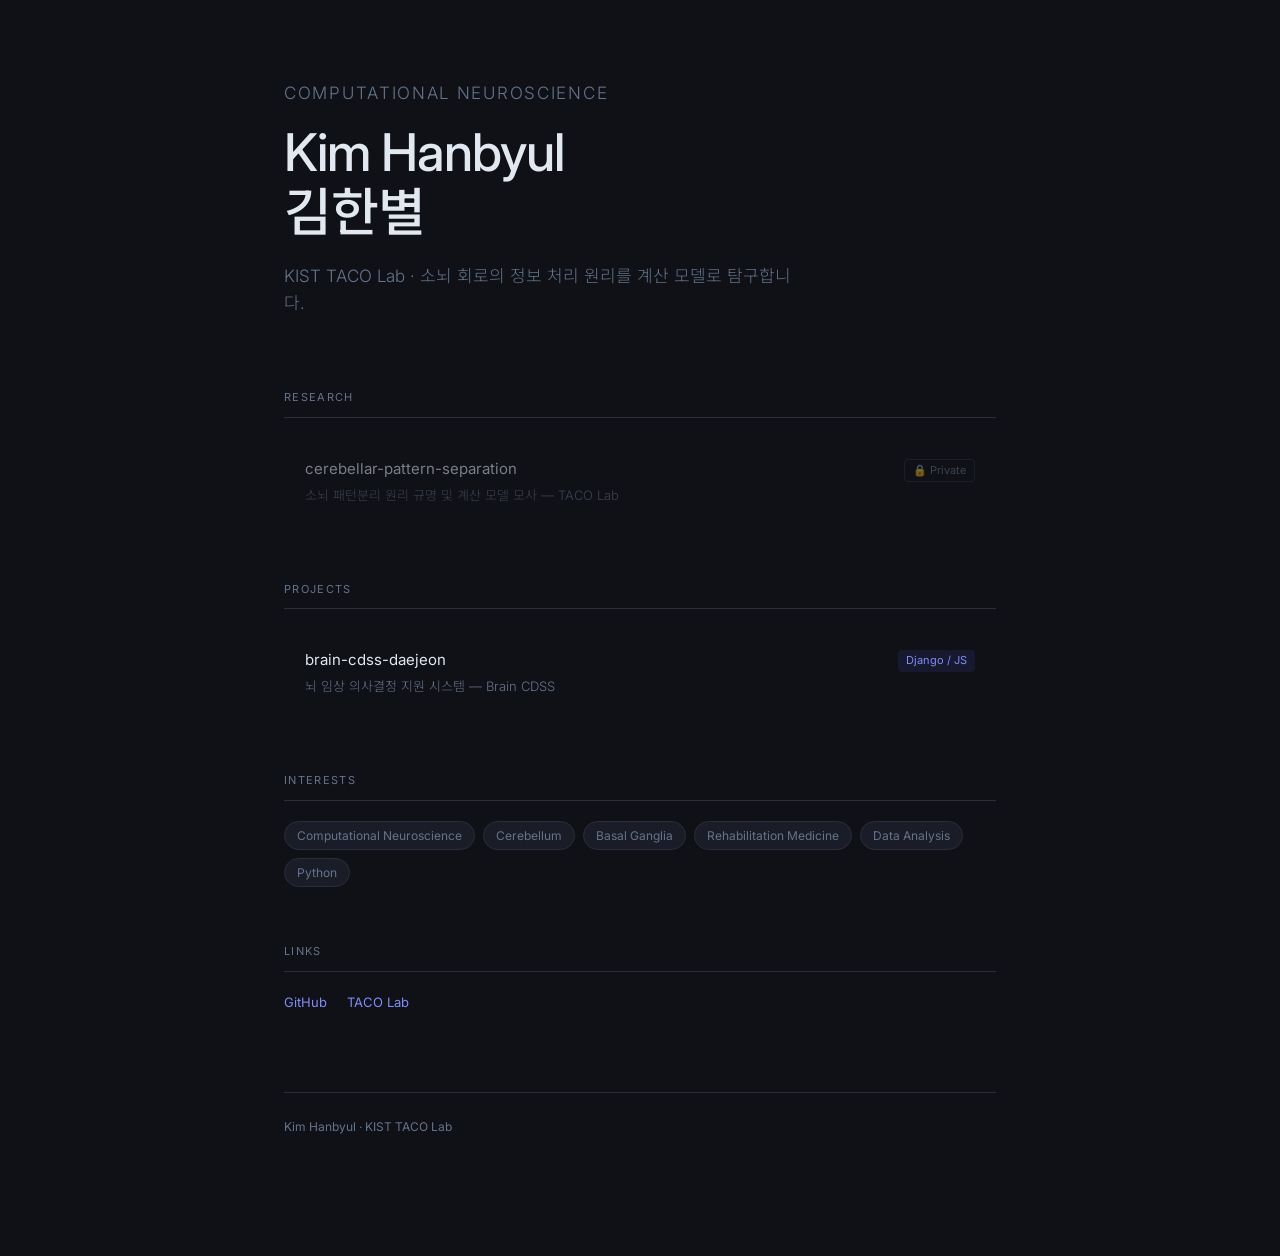
==== index.html @ 5d700579 "update: 비공개 리포 Private 표시 추가" ====
<!DOCTYPE html>
<html lang="ko">
<head>
  <meta charset="UTF-8">
  <meta name="viewport" content="width=device-width, initial-scale=1.0">
  <title>Kim Hanbyul</title>
  <link rel="preconnect" href="https://fonts.googleapis.com">
  <link href="https://fonts.googleapis.com/css2?family=Noto+Sans+KR:wght@300;400;500&family=Inter:wght@300;400;500&display=swap" rel="stylesheet">
  <style>
    *, *::before, *::after { box-sizing: border-box; margin: 0; padding: 0; }

    :root {
      --bg: #0f1117;
      --surface: #1a1d27;
      --border: #2a2d3a;
      --text: #e2e8f0;
      --muted: #64748b;
      --accent: #6366f1;
      --accent-light: #818cf8;
    }

    body {
      font-family: 'Inter', 'Noto Sans KR', sans-serif;
      background: var(--bg);
      color: var(--text);
      min-height: 100vh;
      line-height: 1.6;
    }

    .container {
      max-width: 760px;
      margin: 0 auto;
      padding: 80px 24px 120px;
    }

    /* Hero */
    .hero { margin-bottom: 72px; }

    .hero-label {
      font-size: 13px;
      letter-spacing: 0.1em;
      text-transform: uppercase;
      color: var(--accent-light);
      margin-bottom: 16px;
    }

    .hero h1 {
      font-size: clamp(32px, 6vw, 52px);
      font-weight: 500;
      letter-spacing: -0.02em;
      line-height: 1.15;
      margin-bottom: 20px;
    }

    .hero p {
      font-size: 17px;
      color: var(--muted);
      max-width: 520px;
      font-weight: 300;
    }

    /* Section */
    section { margin-bottom: 56px; }

    .section-title {
      font-size: 11px;
      letter-spacing: 0.12em;
      text-transform: uppercase;
      color: var(--muted);
      margin-bottom: 20px;
      padding-bottom: 10px;
      border-bottom: 1px solid var(--border);
    }

    /* Cards */
    .card-list { display: flex; flex-direction: column; gap: 2px; }

    .card {
      display: flex;
      justify-content: space-between;
      align-items: flex-start;
      padding: 18px 20px;
      border-radius: 8px;
      text-decoration: none;
      color: var(--text);
      transition: background 0.15s;
      border: 1px solid transparent;
    }

    .card:hover {
      background: var(--surface);
      border-color: var(--border);
    }

    .card-left { flex: 1; }

    .card-name {
      font-size: 15px;
      font-weight: 400;
      margin-bottom: 4px;
    }

    .card-desc {
      font-size: 13px;
      color: var(--muted);
      font-weight: 300;
    }

    .card-tag {
      font-size: 11px;
      color: var(--accent-light);
      background: rgba(99, 102, 241, 0.1);
      padding: 2px 8px;
      border-radius: 4px;
      white-space: nowrap;
      margin-left: 16px;
      margin-top: 2px;
    }

    .card-private {
      cursor: default;
      opacity: 0.5;
    }

    .card-private:hover {
      background: transparent;
      border-color: transparent;
    }

    .tag-private {
      font-size: 11px;
      color: var(--muted);
      background: transparent;
      border: 1px solid var(--border);
      padding: 2px 8px;
      border-radius: 4px;
      white-space: nowrap;
      margin-left: 16px;
      margin-top: 2px;
    }

    /* Tags */
    .tag-list { display: flex; flex-wrap: wrap; gap: 8px; }

    .tag {
      font-size: 12px;
      color: var(--muted);
      background: var(--surface);
      border: 1px solid var(--border);
      padding: 4px 12px;
      border-radius: 20px;
    }

    /* Links */
    .link-list { display: flex; gap: 20px; flex-wrap: wrap; }

    .ext-link {
      font-size: 13px;
      color: var(--accent-light);
      text-decoration: none;
    }

    .ext-link:hover { text-decoration: underline; }

    /* Footer */
    footer {
      margin-top: 80px;
      padding-top: 24px;
      border-top: 1px solid var(--border);
      font-size: 12px;
      color: var(--muted);
    }
  </style>
</head>
<body>
<div class="container">

  <div class="hero">
    <p class="hero-label">Computational Neuroscience</p>
    <h1>Kim Hanbyul<br>김한별</h1>
    <p>KIST TACO Lab · 소뇌 회로의 정보 처리 원리를 계산 모델로 탐구합니다.</p>
  </div>

  <section>
    <p class="section-title">Research</p>
    <div class="card-list">
      <div class="card card-private">
        <div class="card-left">
          <div class="card-name">cerebellar-pattern-separation</div>
          <div class="card-desc">소뇌 패턴분리 원리 규명 및 계산 모델 모사 — TACO Lab</div>
        </div>
        <span class="tag-private">🔒 Private</span>
      </div>
    </div>
  </section>

  <section>
    <p class="section-title">Projects</p>
    <div class="card-list">
      <a class="card" href="https://github.com/KimHanbyul2000/brain-cdss-daejeon">
        <div class="card-left">
          <div class="card-name">brain-cdss-daejeon</div>
          <div class="card-desc">뇌 임상 의사결정 지원 시스템 — Brain CDSS</div>
        </div>
        <span class="card-tag">Django / JS</span>
      </a>
    </div>
  </section>

  <section>
    <p class="section-title">Interests</p>
    <div class="tag-list">
      <span class="tag">Computational Neuroscience</span>
      <span class="tag">Cerebellum</span>
      <span class="tag">Basal Ganglia</span>
      <span class="tag">Rehabilitation Medicine</span>
      <span class="tag">Data Analysis</span>
      <span class="tag">Python</span>
    </div>
  </section>

  <section>
    <p class="section-title">Links</p>
    <div class="link-list">
      <a class="ext-link" href="https://github.com/KimHanbyul2000">GitHub</a>
      <a class="ext-link" href="https://taco-lab.net">TACO Lab</a>
    </div>
  </section>

  <footer>
    Kim Hanbyul · KIST TACO Lab
  </footer>

</div>
</body>
</html>
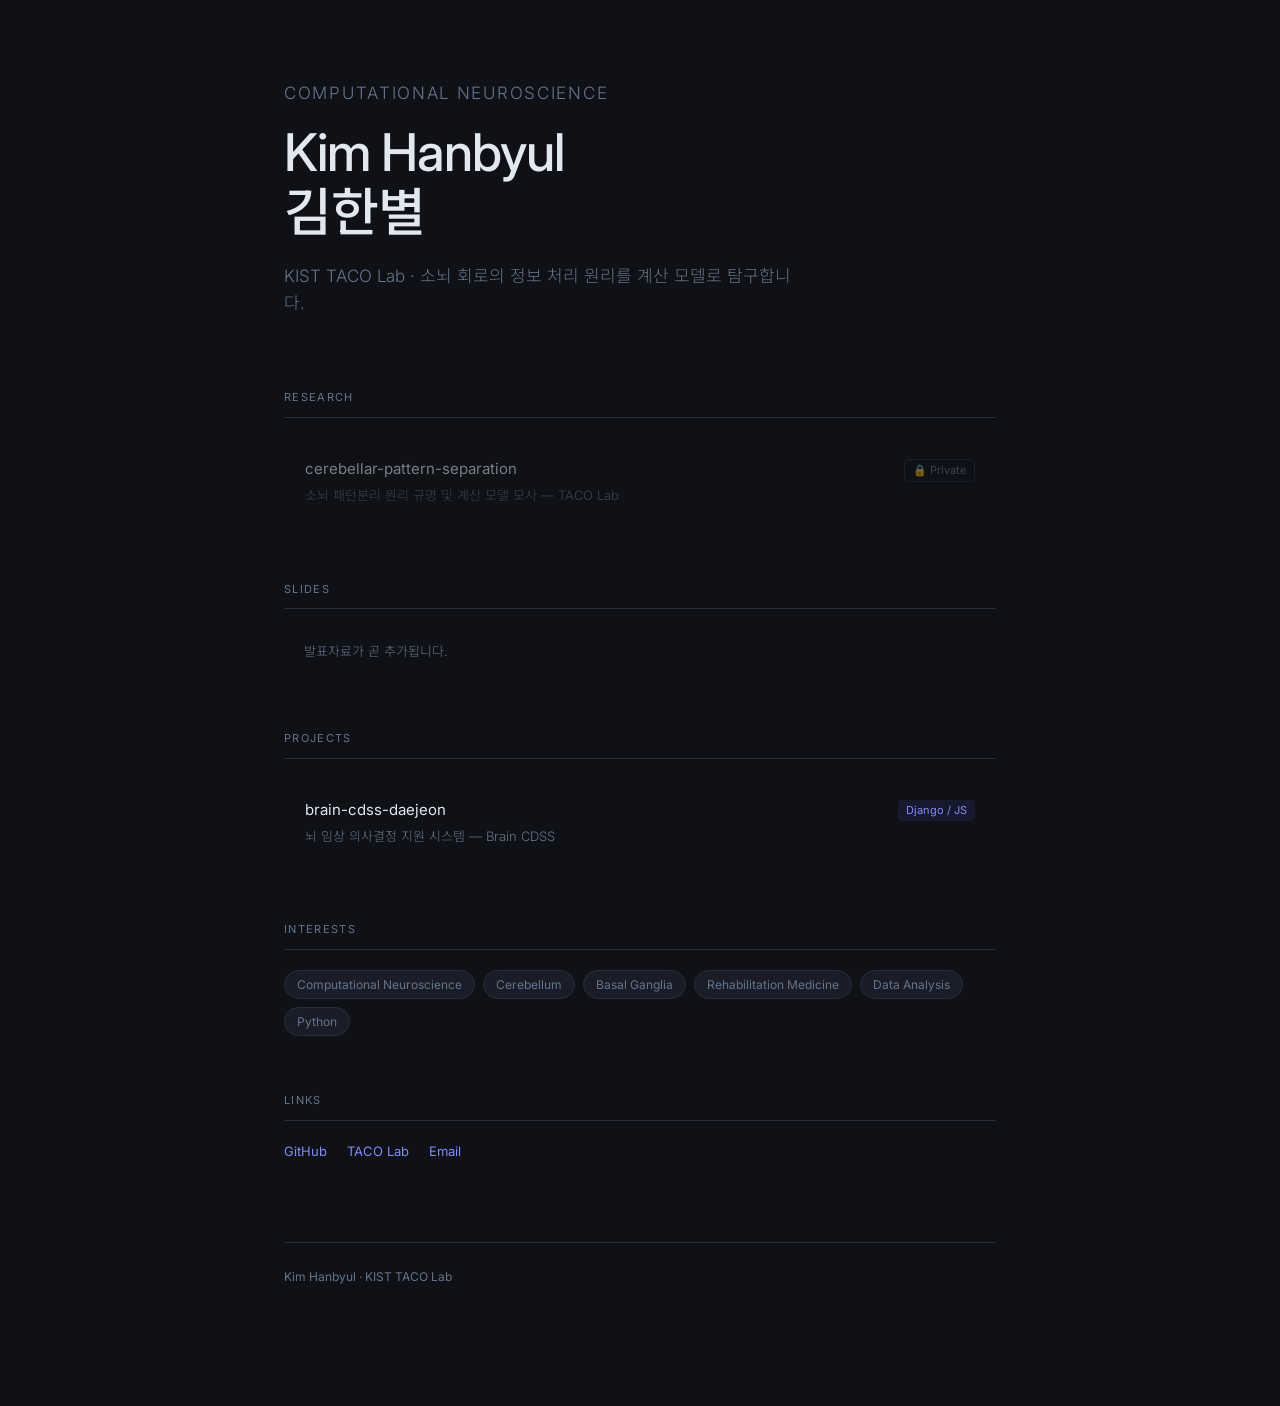
==== commit 0cdf6d8a: "00" ====
--- a/index.html
+++ b/index.html
@@ -3,34 +3,28 @@
 <head>
   <meta charset="UTF-8">
   <meta name="viewport" content="width=device-width, initial-scale=1.0">
-  <title>Kim Hanbyul</title>
+  <title>Kim Hanbyul — Computational Neuroscience</title>
+  <meta name="description" content="KIST TACO Lab 계산신경과학 연구자 김한별의 개인 페이지입니다.">
+  <meta property="og:title" content="Kim Hanbyul — Computational Neuroscience">
+  <meta property="og:description" content="KIST TACO Lab · 소뇌 회로의 정보 처리 원리를 계산 모델로 탐구합니다.">
+  <meta property="og:url" content="https://kimhanbyul2000.github.io">
+  <meta property="og:type" content="website">
   <link rel="preconnect" href="https://fonts.googleapis.com">
   <link href="https://fonts.googleapis.com/css2?family=Noto+Sans+KR:wght@300;400;500&family=Inter:wght@300;400;500&display=swap" rel="stylesheet">
+  <link rel="stylesheet" href="css/style.css">
   <style>
-    *, *::before, *::after { box-sizing: border-box; margin: 0; padding: 0; }
-
-    :root {
-      --bg: #0f1117;
-      --surface: #1a1d27;
-      --border: #2a2d3a;
-      --text: #e2e8f0;
-      --muted: #64748b;
-      --accent: #6366f1;
-      --accent-light: #818cf8;
-    }
-
-    body {
-      font-family: 'Inter', 'Noto Sans KR', sans-serif;
-      background: var(--bg);
-      color: var(--text);
-      min-height: 100vh;
-      line-height: 1.6;
+    body { min-height: 100vh; }
+
+    @keyframes fadeIn {
+      from { opacity: 0; transform: translateY(12px); }
+      to   { opacity: 1; transform: none; }
     }
 
     .container {
       max-width: 760px;
       margin: 0 auto;
       padding: 80px 24px 120px;
+      animation: fadeIn 0.5s ease;
     }
 
     /* Hero */
@@ -139,6 +133,14 @@
       margin-top: 2px;
     }
 
+    /* Slides empty state */
+    .slides-empty {
+      font-size: 13px;
+      color: var(--muted);
+      padding: 12px 20px;
+      font-weight: 300;
+    }
+
     /* Tags */
     .tag-list { display: flex; flex-wrap: wrap; gap: 8px; }
 
@@ -195,6 +197,22 @@
   </section>
 
   <section>
+    <p class="section-title">Slides</p>
+    <div class="card-list">
+      <!-- 발표자료 추가 시 아래 형식으로 카드를 삽입하세요:
+      <a class="card" href="slides/YYYY-주제/">
+        <div class="card-left">
+          <div class="card-name">발표 제목</div>
+          <div class="card-desc">학회명 · YYYY-MM-DD</div>
+        </div>
+        <span class="card-tag">학회</span>
+      </a>
+      -->
+      <p class="slides-empty">발표자료가 곧 추가됩니다.</p>
+    </div>
+  </section>
+
+  <section>
     <p class="section-title">Projects</p>
     <div class="card-list">
       <a class="card" href="https://github.com/KimHanbyul2000/brain-cdss-daejeon">
@@ -224,6 +242,7 @@
     <div class="link-list">
       <a class="ext-link" href="https://github.com/KimHanbyul2000">GitHub</a>
       <a class="ext-link" href="https://taco-lab.net">TACO Lab</a>
+      <a class="ext-link" href="mailto:rlagksquf1208@gmail.com">Email</a>
     </div>
   </section>
 
--- a/css/style.css
+++ b/css/style.css
@@ -0,0 +1,31 @@
+*, *::before, *::after { box-sizing: border-box; margin: 0; padding: 0; }
+
+:root {
+  --bg: #0f1117;
+  --surface: #1a1d27;
+  --border: #2a2d3a;
+  --text: #e2e8f0;
+  --muted: #64748b;
+  --accent: #6366f1;
+  --accent-light: #818cf8;
+}
+
+html { scroll-behavior: smooth; }
+
+::selection {
+  background: rgba(99, 102, 241, 0.25);
+  color: var(--text);
+}
+
+body {
+  font-family: 'Inter', 'Noto Sans KR', sans-serif;
+  background: var(--bg);
+  color: var(--text);
+  line-height: 1.6;
+}
+
+a:focus-visible {
+  outline: 2px solid var(--accent);
+  outline-offset: 3px;
+  border-radius: 3px;
+}
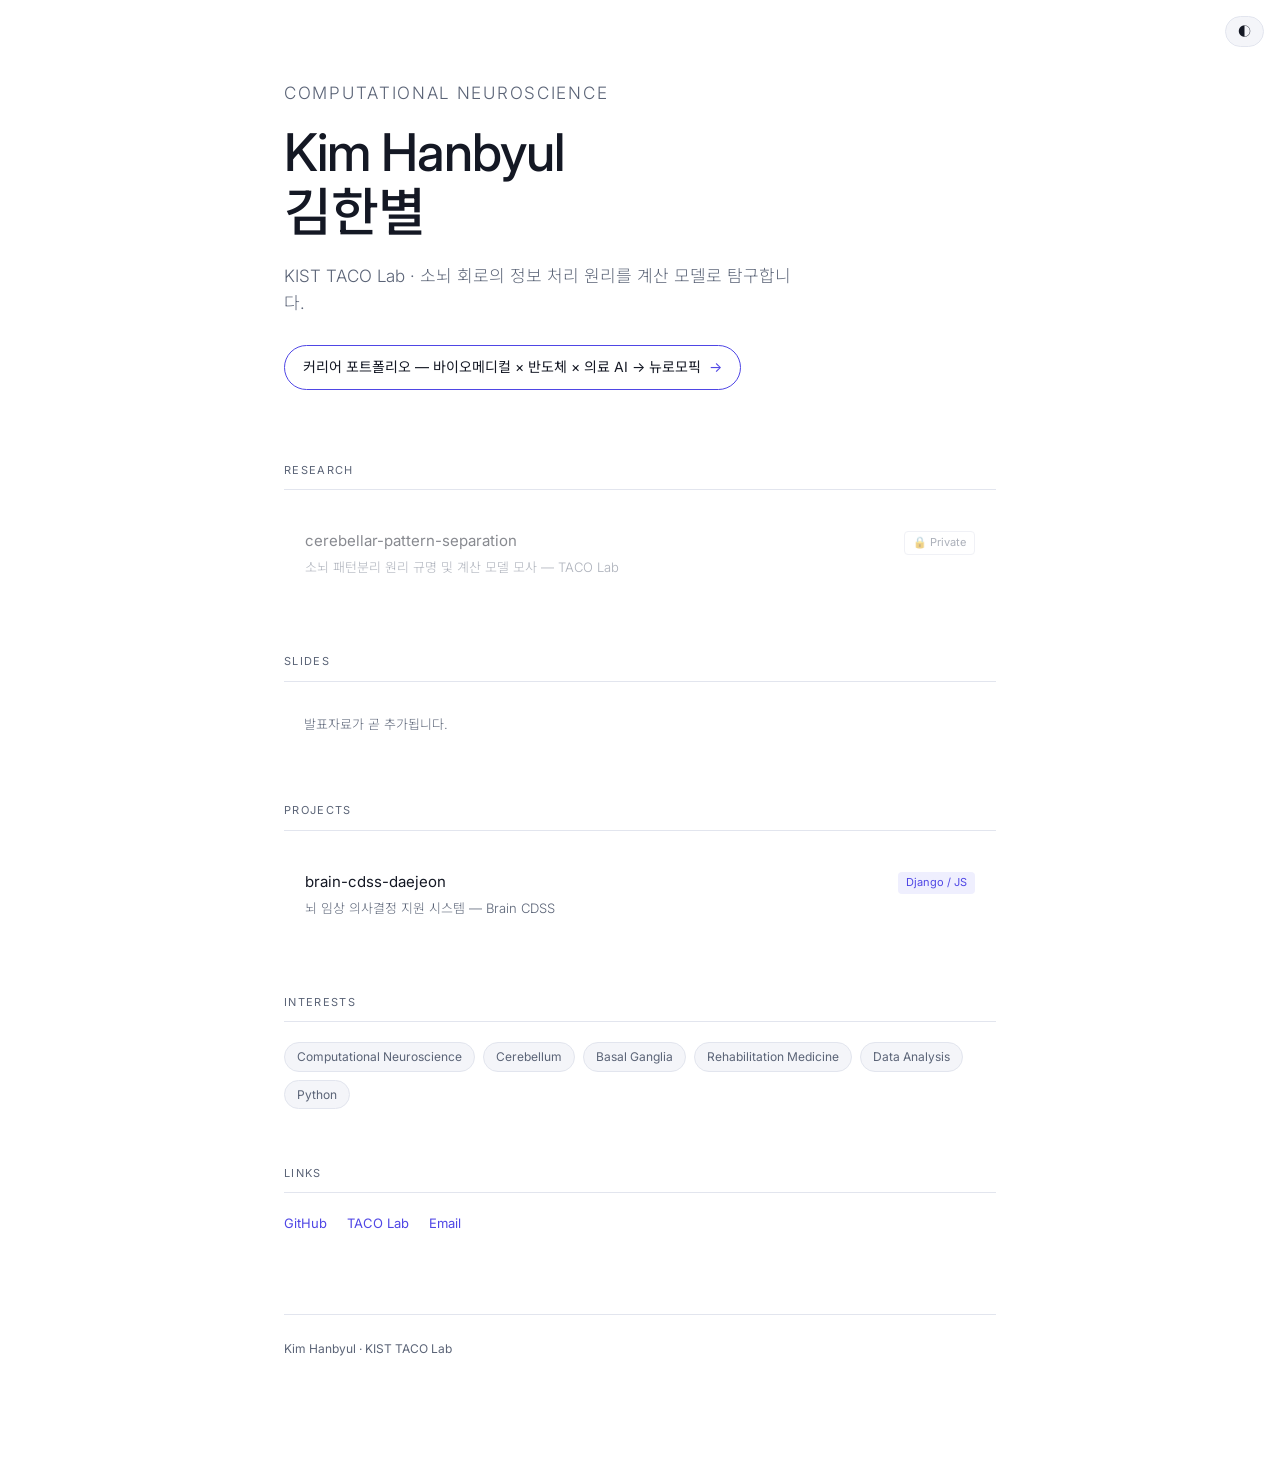
==== commit 150c1c64: "라이트/다크 테마 버튼, 커리어 포트폴리오 바로가기 버튼 - 테마는 OS 설정을 따르고 버튼으로 전환, localStorage "theme" 에 저장 (/CV_Portfolio/ " ====
--- a/index.html
+++ b/index.html
@@ -12,6 +12,10 @@
   <link rel="preconnect" href="https://fonts.googleapis.com">
   <link href="https://fonts.googleapis.com/css2?family=Noto+Sans+KR:wght@300;400;500&family=Inter:wght@300;400;500&display=swap" rel="stylesheet">
   <link rel="stylesheet" href="css/style.css">
+  <script>
+    // 저장된 테마를 그리기 전에 적용한다(깜빡임 방지). 저장이 막혀 있어도 OS 설정으로 동작한다.
+    try { var t = localStorage.getItem("theme"); if (t) document.documentElement.dataset.theme = t; } catch (e) {}
+  </script>
   <style>
     body { min-height: 100vh; }
 
@@ -51,6 +55,41 @@
       color: var(--muted);
       max-width: 520px;
       font-weight: 300;
+    }
+
+    .hero-actions { margin-top: 28px; }
+
+    .btn-portfolio {
+      display: inline-flex;
+      align-items: center;
+      gap: 8px;
+      font-size: 14px;
+      color: var(--text);
+      text-decoration: none;
+      padding: 10px 18px;
+      border: 1px solid var(--accent);
+      border-radius: 999px;
+      transition: background 0.15s;
+    }
+
+    .btn-portfolio:hover { background: var(--surface); }
+    .btn-portfolio span { color: var(--accent-light); }
+
+    /* Theme toggle */
+    .theme-toggle {
+      position: fixed;
+      top: 16px;
+      right: 16px;
+      appearance: none;
+      border: 1px solid var(--border);
+      background: var(--surface);
+      color: var(--text);
+      border-radius: 999px;
+      padding: 4px 12px;
+      font: inherit;
+      font-size: 13px;
+      cursor: pointer;
+      z-index: 10;
     }
 
     /* Section */
@@ -175,12 +214,16 @@
   </style>
 </head>
 <body>
+<button class="theme-toggle" id="theme" type="button" aria-label="테마 전환 (라이트 / 다크)">◐</button>
 <div class="container">
 
   <div class="hero">
     <p class="hero-label">Computational Neuroscience</p>
     <h1>Kim Hanbyul<br>김한별</h1>
     <p>KIST TACO Lab · 소뇌 회로의 정보 처리 원리를 계산 모델로 탐구합니다.</p>
+    <div class="hero-actions">
+      <a class="btn-portfolio" href="CV_Portfolio/">커리어 포트폴리오 — 바이오메디컬 × 반도체 × 의료 AI → 뉴로모픽 <span>→</span></a>
+    </div>
   </div>
 
   <section>
@@ -251,5 +294,14 @@
   </footer>
 
 </div>
+<script>
+  // 테마 전환: 현재 테마(저장값 또는 OS)의 반대로 바꾸고 저장한다
+  document.getElementById("theme").onclick = function () {
+    var root = document.documentElement;
+    var now = root.dataset.theme || (matchMedia("(prefers-color-scheme: dark)").matches ? "dark" : "light");
+    root.dataset.theme = now === "dark" ? "light" : "dark";
+    try { localStorage.setItem("theme", root.dataset.theme); } catch (e) {}
+  };
+</script>
 </body>
 </html>
--- a/css/style.css
+++ b/css/style.css
@@ -8,6 +8,29 @@
   --muted: #64748b;
   --accent: #6366f1;
   --accent-light: #818cf8;
+}
+
+/* 라이트 테마 — OS 가 라이트이고 방문자가 다크를 고르지 않았을 때, 또는 라이트를 골랐을 때.
+   선택은 localStorage "theme" 에 저장되며 같은 도메인의 /CV_Portfolio/ 와 공유된다. */
+@media (prefers-color-scheme: light) {
+  :root:not([data-theme="dark"]) {
+    --bg: #ffffff;
+    --surface: #f4f5f9;
+    --border: #e2e5ee;
+    --text: #141824;
+    --muted: #5b6477;
+    --accent: #4f46e5;
+    --accent-light: #4f46e5;
+  }
+}
+:root[data-theme="light"] {
+  --bg: #ffffff;
+  --surface: #f4f5f9;
+  --border: #e2e5ee;
+  --text: #141824;
+  --muted: #5b6477;
+  --accent: #4f46e5;
+  --accent-light: #4f46e5;
 }
 
 html { scroll-behavior: smooth; }
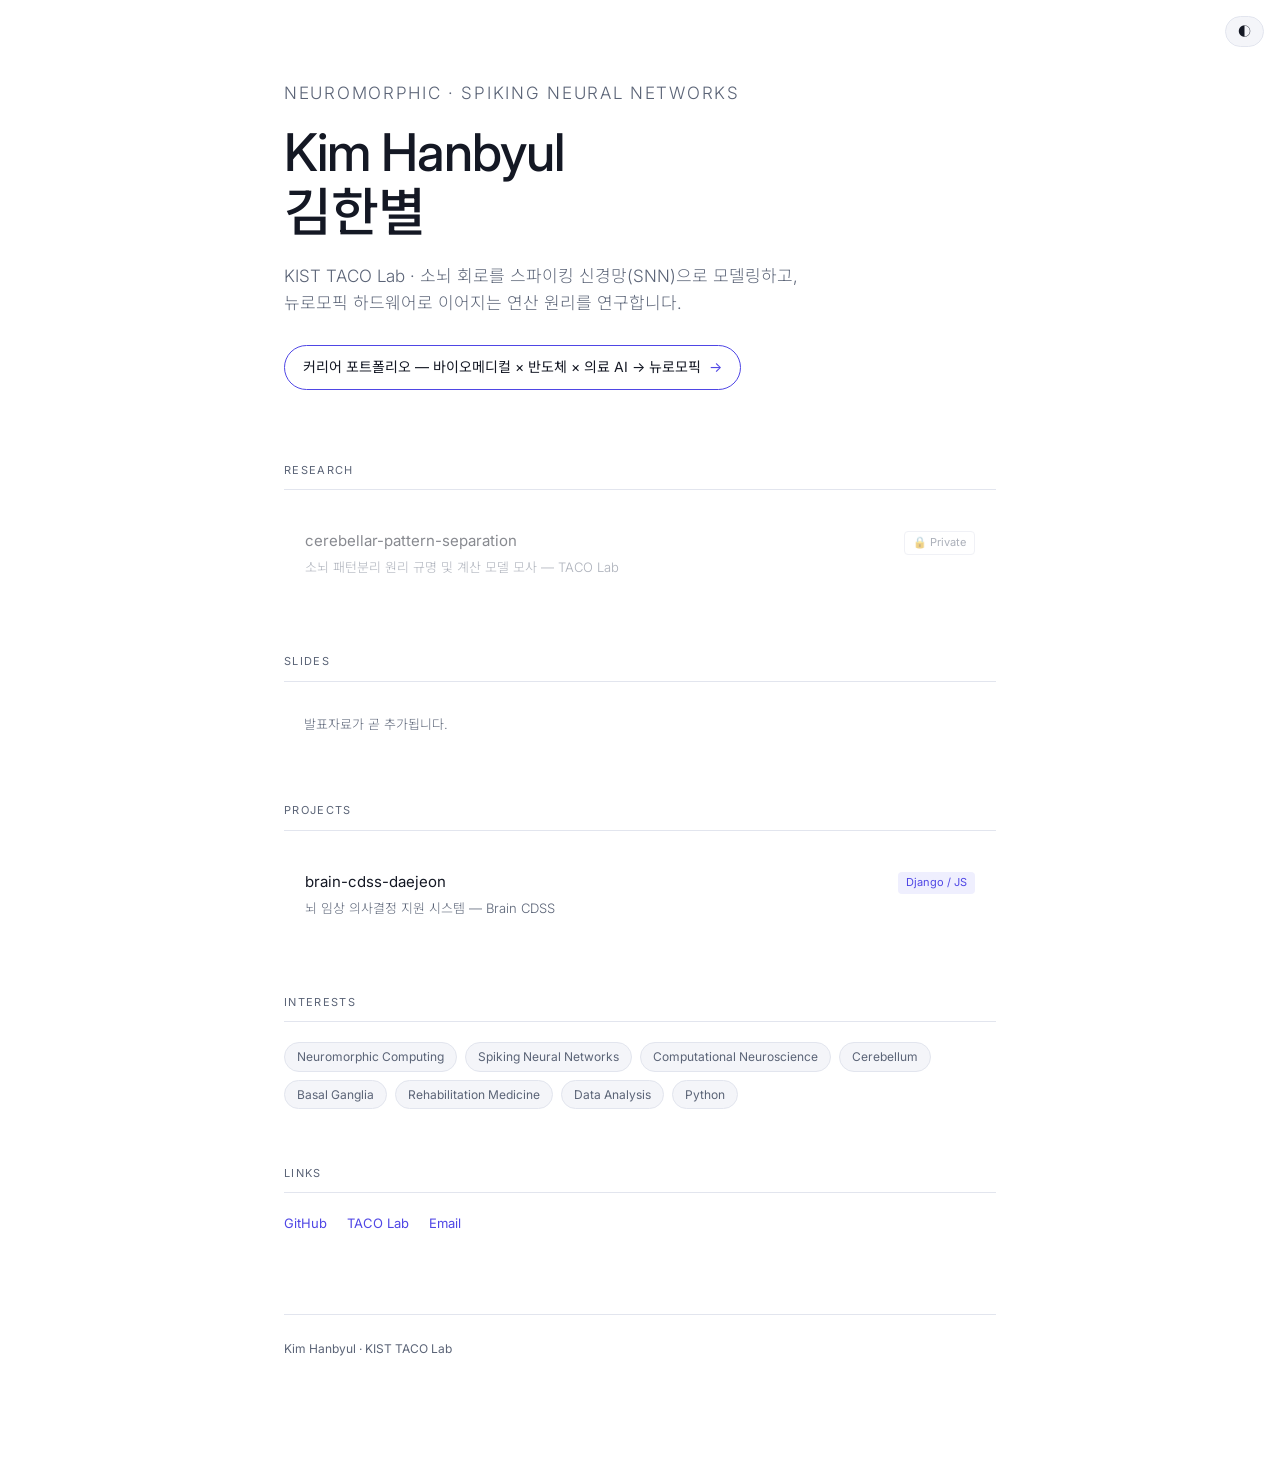
==== commit 76b31c30: "소개 문구를 뉴로모픽·SNN 중심으로, 링크 미리보기 이미지 Co-Authored-By: Claude Opus 5.5 <noreply@anthropic.com>" ====
--- a/index.html
+++ b/index.html
@@ -3,12 +3,17 @@
 <head>
   <meta charset="UTF-8">
   <meta name="viewport" content="width=device-width, initial-scale=1.0">
-  <title>Kim Hanbyul — Computational Neuroscience</title>
-  <meta name="description" content="KIST TACO Lab 계산신경과학 연구자 김한별의 개인 페이지입니다.">
-  <meta property="og:title" content="Kim Hanbyul — Computational Neuroscience">
-  <meta property="og:description" content="KIST TACO Lab · 소뇌 회로의 정보 처리 원리를 계산 모델로 탐구합니다.">
+  <title>Kim Hanbyul — Neuromorphic · Spiking Neural Networks</title>
+  <meta name="description" content="KIST TACO Lab · 소뇌 회로를 스파이킹 신경망(SNN)으로 모델링하고 뉴로모픽 하드웨어로 이어지는 연산 원리를 연구하는 김한별의 개인 페이지입니다.">
+  <meta property="og:title" content="Kim Hanbyul — Neuromorphic · Spiking Neural Networks">
+  <meta property="og:description" content="KIST TACO Lab · 소뇌 회로를 스파이킹 신경망(SNN)으로 모델링하고, 뉴로모픽 하드웨어로 이어지는 연산 원리를 연구합니다.">
   <meta property="og:url" content="https://kimhanbyul2000.github.io">
   <meta property="og:type" content="website">
+  <!-- 미리보기 이미지는 CV_Portfolio 저장소의 src/render.py 가 만든다 -->
+  <meta property="og:image" content="https://kimhanbyul2000.github.io/CV_Portfolio/assets/img/og.png">
+  <meta property="og:image:width" content="1200">
+  <meta property="og:image:height" content="630">
+  <meta name="twitter:card" content="summary_large_image">
   <link rel="preconnect" href="https://fonts.googleapis.com">
   <link href="https://fonts.googleapis.com/css2?family=Noto+Sans+KR:wght@300;400;500&family=Inter:wght@300;400;500&display=swap" rel="stylesheet">
   <link rel="stylesheet" href="css/style.css">
@@ -218,9 +223,9 @@
 <div class="container">
 
   <div class="hero">
-    <p class="hero-label">Computational Neuroscience</p>
+    <p class="hero-label">Neuromorphic · Spiking Neural Networks</p>
     <h1>Kim Hanbyul<br>김한별</h1>
-    <p>KIST TACO Lab · 소뇌 회로의 정보 처리 원리를 계산 모델로 탐구합니다.</p>
+    <p>KIST TACO Lab · 소뇌 회로를 스파이킹 신경망(SNN)으로 모델링하고, 뉴로모픽 하드웨어로 이어지는 연산 원리를 연구합니다.</p>
     <div class="hero-actions">
       <a class="btn-portfolio" href="CV_Portfolio/">커리어 포트폴리오 — 바이오메디컬 × 반도체 × 의료 AI → 뉴로모픽 <span>→</span></a>
     </div>
@@ -271,6 +276,8 @@
   <section>
     <p class="section-title">Interests</p>
     <div class="tag-list">
+      <span class="tag">Neuromorphic Computing</span>
+      <span class="tag">Spiking Neural Networks</span>
       <span class="tag">Computational Neuroscience</span>
       <span class="tag">Cerebellum</span>
       <span class="tag">Basal Ganglia</span>
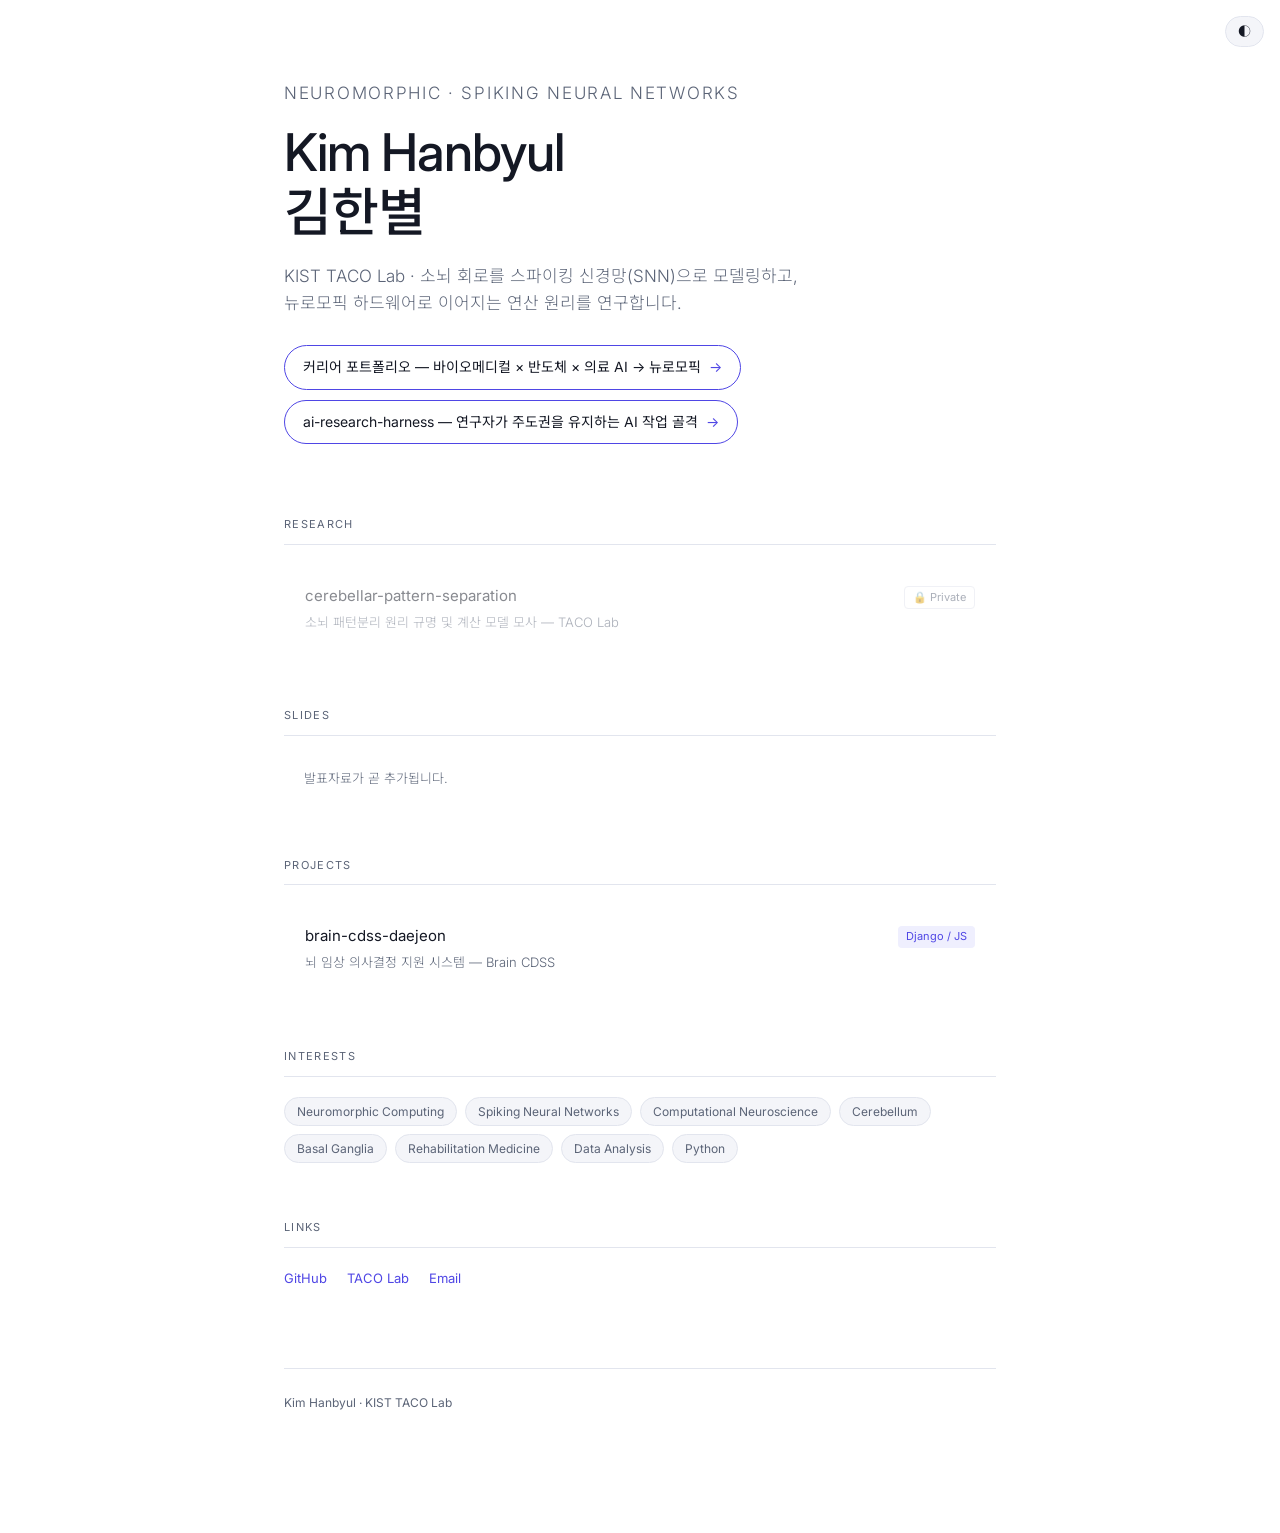
==== commit c71b1395: "ai-research-harness 바로가기 버튼 Co-Authored-By: Claude Opus 5.5 <noreply@anthropic.com>" ====
--- a/index.html
+++ b/index.html
@@ -62,7 +62,7 @@
       font-weight: 300;
     }
 
-    .hero-actions { margin-top: 28px; }
+    .hero-actions { margin-top: 28px; display: flex; flex-wrap: wrap; gap: 10px; }
 
     .btn-portfolio {
       display: inline-flex;
@@ -228,6 +228,7 @@
     <p>KIST TACO Lab · 소뇌 회로를 스파이킹 신경망(SNN)으로 모델링하고, 뉴로모픽 하드웨어로 이어지는 연산 원리를 연구합니다.</p>
     <div class="hero-actions">
       <a class="btn-portfolio" href="CV_Portfolio/">커리어 포트폴리오 — 바이오메디컬 × 반도체 × 의료 AI → 뉴로모픽 <span>→</span></a>
+      <a class="btn-portfolio" href="ai-research-harness/">ai-research-harness — 연구자가 주도권을 유지하는 AI 작업 골격 <span>→</span></a>
     </div>
   </div>
 
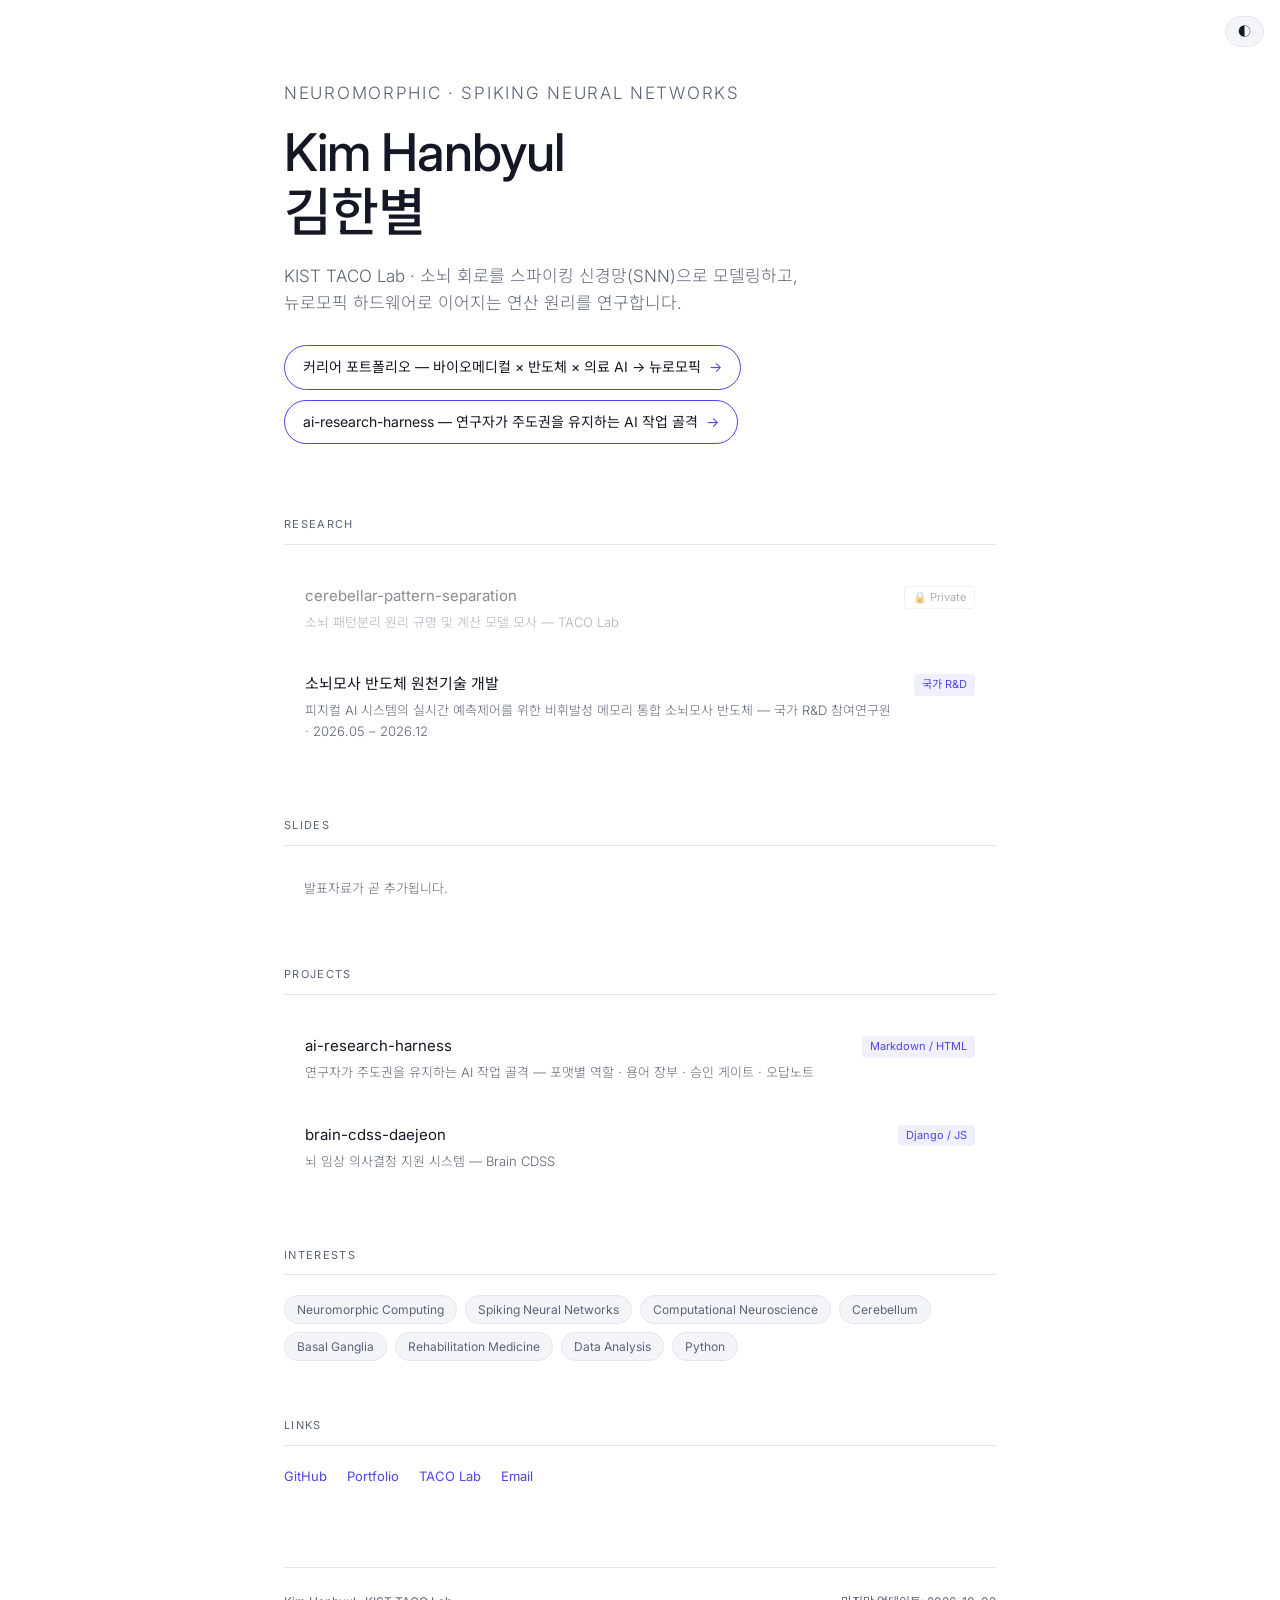
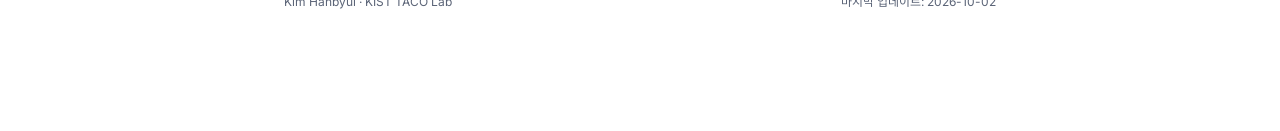
==== commit b6ef804e: "최신 정보 반영: 국가 R&D 과제, ai-research-harness 카드, 하단 업데이트 날짜 Co-Authored-By: Claude Opus 5.5 <noreply@ant" ====
--- a/index.html
+++ b/index.html
@@ -160,6 +160,8 @@
       opacity: 0.5;
     }
 
+    .card-static { cursor: default; }
+
     .card-private:hover {
       background: transparent;
       border-color: transparent;
@@ -215,6 +217,10 @@
       border-top: 1px solid var(--border);
       font-size: 12px;
       color: var(--muted);
+      display: flex;
+      justify-content: space-between;
+      flex-wrap: wrap;
+      gap: 8px;
     }
   </style>
 </head>
@@ -242,6 +248,13 @@
         </div>
         <span class="tag-private">🔒 Private</span>
       </div>
+      <div class="card card-static">
+        <div class="card-left">
+          <div class="card-name">소뇌모사 반도체 원천기술 개발</div>
+          <div class="card-desc">피지컬 AI 시스템의 실시간 예측제어를 위한 비휘발성 메모리 통합 소뇌모사 반도체 — 국가 R&amp;D 참여연구원 · 2026.05 – 2026.12</div>
+        </div>
+        <span class="card-tag">국가 R&amp;D</span>
+      </div>
     </div>
   </section>
 
@@ -264,6 +277,13 @@
   <section>
     <p class="section-title">Projects</p>
     <div class="card-list">
+      <a class="card" href="https://github.com/KimHanbyul2000/ai-research-harness">
+        <div class="card-left">
+          <div class="card-name">ai-research-harness</div>
+          <div class="card-desc">연구자가 주도권을 유지하는 AI 작업 골격 — 포맷별 역할 · 용어 장부 · 승인 게이트 · 오답노트</div>
+        </div>
+        <span class="card-tag">Markdown / HTML</span>
+      </a>
       <a class="card" href="https://github.com/KimHanbyul2000/brain-cdss-daejeon">
         <div class="card-left">
           <div class="card-name">brain-cdss-daejeon</div>
@@ -292,13 +312,15 @@
     <p class="section-title">Links</p>
     <div class="link-list">
       <a class="ext-link" href="https://github.com/KimHanbyul2000">GitHub</a>
+      <a class="ext-link" href="CV_Portfolio/">Portfolio</a>
       <a class="ext-link" href="https://taco-lab.net">TACO Lab</a>
       <a class="ext-link" href="mailto:rlagksquf1208@gmail.com">Email</a>
     </div>
   </section>
 
   <footer>
-    Kim Hanbyul · KIST TACO Lab
+    <span>Kim Hanbyul · KIST TACO Lab</span>
+    <span>마지막 업데이트: <time datetime="2026-10-02">2026-10-02</time></span>
   </footer>
 
 </div>
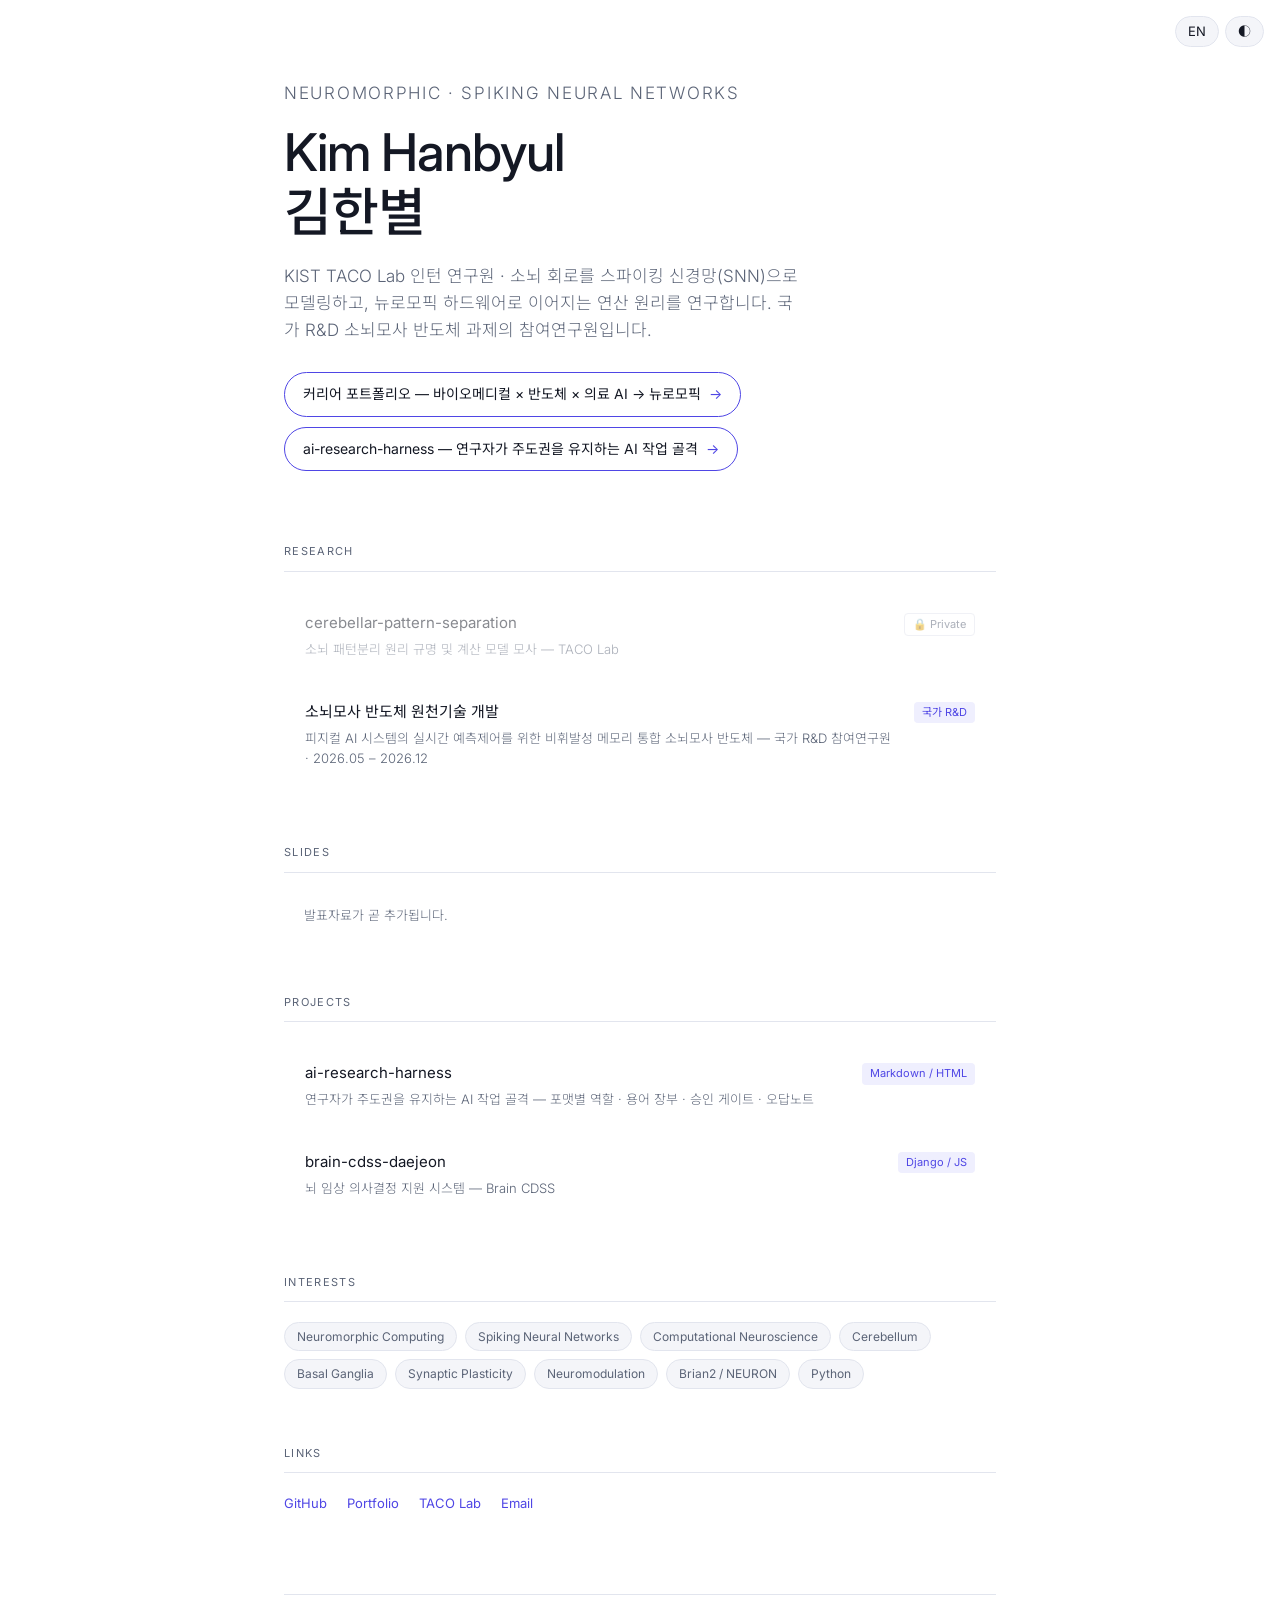
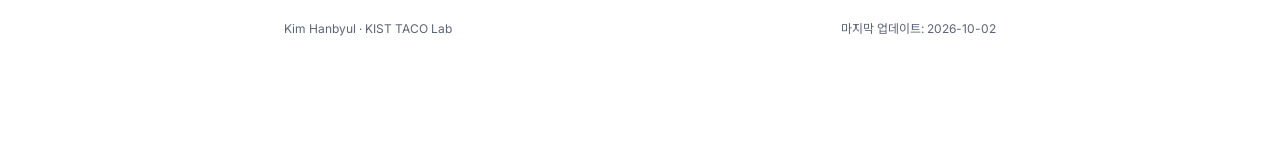
==== commit 54be8069: "KO/EN 전환, 업데이트 날짜 자동 표시, 파비콘, 관심 분야·소개 문구 갱신 - 테마 버튼 옆 KO/EN 버튼 (localStorage "lang", CV_Portfolio 와" ====
--- a/index.html
+++ b/index.html
@@ -14,12 +14,17 @@
   <meta property="og:image:width" content="1200">
   <meta property="og:image:height" content="630">
   <meta name="twitter:card" content="summary_large_image">
+  <link rel="icon" href="favicon.svg" type="image/svg+xml">
   <link rel="preconnect" href="https://fonts.googleapis.com">
   <link href="https://fonts.googleapis.com/css2?family=Noto+Sans+KR:wght@300;400;500&family=Inter:wght@300;400;500&display=swap" rel="stylesheet">
   <link rel="stylesheet" href="css/style.css">
   <script>
-    // 저장된 테마를 그리기 전에 적용한다(깜빡임 방지). 저장이 막혀 있어도 OS 설정으로 동작한다.
-    try { var t = localStorage.getItem("theme"); if (t) document.documentElement.dataset.theme = t; } catch (e) {}
+    // 저장된 테마·언어를 그리기 전에 적용한다(깜빡임 방지). 저장이 막혀 있어도 기본값으로 동작한다.
+    // 두 값 모두 같은 도메인의 /CV_Portfolio/ 와 공유된다.
+    try {
+      var t = localStorage.getItem("theme"); if (t) document.documentElement.dataset.theme = t;
+      var l = localStorage.getItem("lang"); if (l) document.documentElement.dataset.lang = l;
+    } catch (e) {}
   </script>
   <style>
     body { min-height: 100vh; }
@@ -78,13 +83,23 @@
     }
 
     .btn-portfolio:hover { background: var(--surface); }
-    .btn-portfolio span { color: var(--accent-light); }
-
-    /* Theme toggle */
-    .theme-toggle {
+    .btn-portfolio .arrow { color: var(--accent-light); }
+
+    /* 언어: 문구는 lang="ko"/"en" 쌍으로 두고 선택되지 않은 쪽을 숨긴다 */
+    :root:not([data-lang="en"]) body [lang="en"] { display: none !important; }
+    :root[data-lang="en"] body [lang="ko"] { display: none !important; }
+
+    /* Theme / language toggle */
+    .toolbar {
       position: fixed;
       top: 16px;
       right: 16px;
+      display: flex;
+      gap: 6px;
+      z-index: 10;
+    }
+
+    .theme-toggle {
       appearance: none;
       border: 1px solid var(--border);
       background: var(--surface);
@@ -94,7 +109,6 @@
       font: inherit;
       font-size: 13px;
       cursor: pointer;
-      z-index: 10;
     }
 
     /* Section */
@@ -225,16 +239,20 @@
   </style>
 </head>
 <body>
-<button class="theme-toggle" id="theme" type="button" aria-label="테마 전환 (라이트 / 다크)">◐</button>
+<div class="toolbar">
+  <button class="theme-toggle" id="lang" type="button" aria-label="언어 전환 / Switch language">EN</button>
+  <button class="theme-toggle" id="theme" type="button" aria-label="테마 전환 (라이트 / 다크)">◐</button>
+</div>
 <div class="container">
 
   <div class="hero">
     <p class="hero-label">Neuromorphic · Spiking Neural Networks</p>
     <h1>Kim Hanbyul<br>김한별</h1>
-    <p>KIST TACO Lab · 소뇌 회로를 스파이킹 신경망(SNN)으로 모델링하고, 뉴로모픽 하드웨어로 이어지는 연산 원리를 연구합니다.</p>
+    <p lang="ko">KIST TACO Lab 인턴 연구원 · 소뇌 회로를 스파이킹 신경망(SNN)으로 모델링하고, 뉴로모픽 하드웨어로 이어지는 연산 원리를 연구합니다. 국가 R&amp;D 소뇌모사 반도체 과제의 참여연구원입니다.</p>
+    <p lang="en">Research Intern at KIST TACO Lab · I model cerebellar circuits as spiking neural networks (SNNs) and study the computational principles that carry over to neuromorphic hardware. Participating researcher in a national R&amp;D project on cerebellum-inspired semiconductors.</p>
     <div class="hero-actions">
-      <a class="btn-portfolio" href="CV_Portfolio/">커리어 포트폴리오 — 바이오메디컬 × 반도체 × 의료 AI → 뉴로모픽 <span>→</span></a>
-      <a class="btn-portfolio" href="ai-research-harness/">ai-research-harness — 연구자가 주도권을 유지하는 AI 작업 골격 <span>→</span></a>
+      <a class="btn-portfolio" href="CV_Portfolio/"><span lang="ko">커리어 포트폴리오 — 바이오메디컬 × 반도체 × 의료 AI → 뉴로모픽</span><span lang="en">Career portfolio — Biomedical × Semiconductor × Medical AI → Neuromorphic</span> <span class="arrow">→</span></a>
+      <a class="btn-portfolio" href="ai-research-harness/"><span lang="ko">ai-research-harness — 연구자가 주도권을 유지하는 AI 작업 골격</span><span lang="en">ai-research-harness — an AI workflow scaffold that keeps the researcher in charge</span> <span class="arrow">→</span></a>
     </div>
   </div>
 
@@ -244,16 +262,16 @@
       <div class="card card-private">
         <div class="card-left">
           <div class="card-name">cerebellar-pattern-separation</div>
-          <div class="card-desc">소뇌 패턴분리 원리 규명 및 계산 모델 모사 — TACO Lab</div>
+          <div class="card-desc"><span lang="ko">소뇌 패턴분리 원리 규명 및 계산 모델 모사</span><span lang="en">Uncovering cerebellar pattern separation and reproducing it in computational models</span> — TACO Lab</div>
         </div>
         <span class="tag-private">🔒 Private</span>
       </div>
       <div class="card card-static">
         <div class="card-left">
-          <div class="card-name">소뇌모사 반도체 원천기술 개발</div>
-          <div class="card-desc">피지컬 AI 시스템의 실시간 예측제어를 위한 비휘발성 메모리 통합 소뇌모사 반도체 — 국가 R&amp;D 참여연구원 · 2026.05 – 2026.12</div>
-        </div>
-        <span class="card-tag">국가 R&amp;D</span>
+          <div class="card-name"><span lang="ko">소뇌모사 반도체 원천기술 개발</span><span lang="en">Cerebellum-inspired semiconductor technology</span></div>
+          <div class="card-desc"><span lang="ko">피지컬 AI 시스템의 실시간 예측제어를 위한 비휘발성 메모리 통합 소뇌모사 반도체 — 국가 R&amp;D 참여연구원 · 2026.05 – 2026.12</span><span lang="en">Cerebellum-inspired semiconductors integrated with non-volatile memory for real-time predictive control of physical AI systems — participating researcher, national R&amp;D · May – Dec 2026</span></div>
+        </div>
+        <span class="card-tag"><span lang="ko">국가 R&amp;D</span><span lang="en">National R&amp;D</span></span>
       </div>
     </div>
   </section>
@@ -270,7 +288,7 @@
         <span class="card-tag">학회</span>
       </a>
       -->
-      <p class="slides-empty">발표자료가 곧 추가됩니다.</p>
+      <p class="slides-empty"><span lang="ko">발표자료가 곧 추가됩니다.</span><span lang="en">Slides coming soon.</span></p>
     </div>
   </section>
 
@@ -280,14 +298,14 @@
       <a class="card" href="https://github.com/KimHanbyul2000/ai-research-harness">
         <div class="card-left">
           <div class="card-name">ai-research-harness</div>
-          <div class="card-desc">연구자가 주도권을 유지하는 AI 작업 골격 — 포맷별 역할 · 용어 장부 · 승인 게이트 · 오답노트</div>
+          <div class="card-desc"><span lang="ko">연구자가 주도권을 유지하는 AI 작업 골격 — 포맷별 역할 · 용어 장부 · 승인 게이트 · 오답노트</span><span lang="en">An AI workflow scaffold that keeps the researcher in charge — format roles · glossary · approval gates · error log</span></div>
         </div>
         <span class="card-tag">Markdown / HTML</span>
       </a>
       <a class="card" href="https://github.com/KimHanbyul2000/brain-cdss-daejeon">
         <div class="card-left">
           <div class="card-name">brain-cdss-daejeon</div>
-          <div class="card-desc">뇌 임상 의사결정 지원 시스템 — Brain CDSS</div>
+          <div class="card-desc"><span lang="ko">뇌 임상 의사결정 지원 시스템</span><span lang="en">Brain clinical decision support system</span> — Brain CDSS</div>
         </div>
         <span class="card-tag">Django / JS</span>
       </a>
@@ -302,8 +320,9 @@
       <span class="tag">Computational Neuroscience</span>
       <span class="tag">Cerebellum</span>
       <span class="tag">Basal Ganglia</span>
-      <span class="tag">Rehabilitation Medicine</span>
-      <span class="tag">Data Analysis</span>
+      <span class="tag">Synaptic Plasticity</span>
+      <span class="tag">Neuromodulation</span>
+      <span class="tag">Brian2 / NEURON</span>
       <span class="tag">Python</span>
     </div>
   </section>
@@ -320,7 +339,7 @@
 
   <footer>
     <span>Kim Hanbyul · KIST TACO Lab</span>
-    <span>마지막 업데이트: <time datetime="2026-10-02">2026-10-02</time></span>
+    <span><span lang="ko">마지막 업데이트</span><span lang="en">Last updated</span>: <time id="updated" datetime="2026-10-02">2026-10-02</time></span>
   </footer>
 
 </div>
@@ -332,6 +351,32 @@
     root.dataset.theme = now === "dark" ? "light" : "dark";
     try { localStorage.setItem("theme", root.dataset.theme); } catch (e) {}
   };
+
+  // 언어 전환: 기본은 한국어. 버튼에는 바꿀 언어를 표시한다
+  var langBtn = document.getElementById("lang");
+  function showLang() {
+    var en = document.documentElement.dataset.lang === "en";
+    langBtn.textContent = en ? "KO" : "EN";
+    document.documentElement.lang = en ? "en" : "ko";
+  }
+  langBtn.onclick = function () {
+    var root = document.documentElement;
+    root.dataset.lang = root.dataset.lang === "en" ? "ko" : "en";
+    try { localStorage.setItem("lang", root.dataset.lang); } catch (e) {}
+    showLang();
+  };
+  showLang();
+
+  // 마지막 업데이트: 기본 브랜치의 최신 커밋 날짜(KST)로 바꾼다. 실패하면 적어 둔 날짜를 그대로 둔다
+  fetch("https://api.github.com/repos/KimHanbyul2000/KimHanbyul2000.github.io/commits?per_page=1")
+    .then(function (r) { return r.ok ? r.json() : Promise.reject(); })
+    .then(function (c) {
+      var d = new Date(c[0].commit.committer.date).toLocaleDateString("sv-SE", { timeZone: "Asia/Seoul" });
+      var el = document.getElementById("updated");
+      el.textContent = d;
+      el.setAttribute("datetime", d);
+    })
+    .catch(function () {});
 </script>
 </body>
 </html>
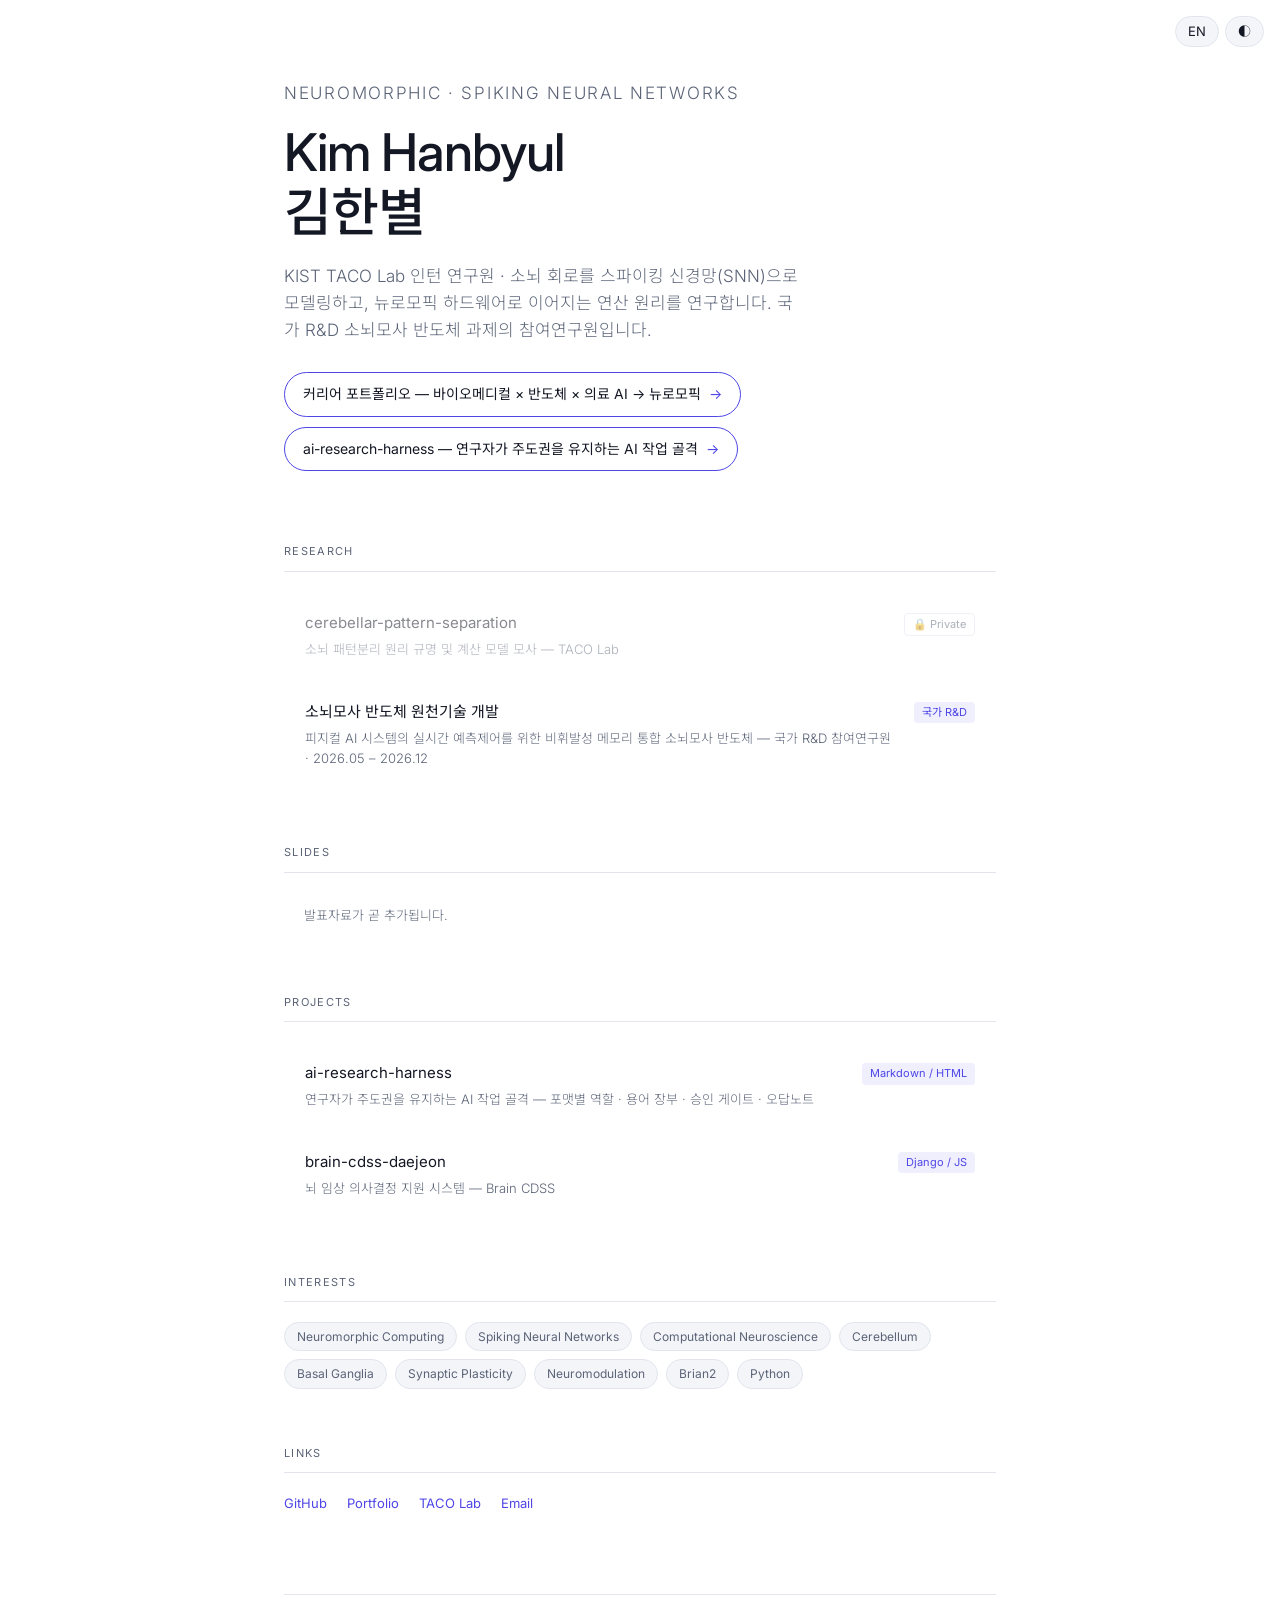
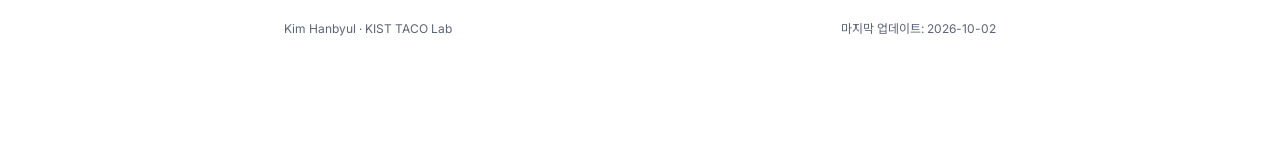
==== commit eb647315: "관심 분야 태그 Brian2만 남김, read.md 삭제, README.md 추가 Co-Authored-By: Claude Opus 5.5 <noreply@anthropic.com" ====
--- a/index.html
+++ b/index.html
@@ -322,7 +322,7 @@
       <span class="tag">Basal Ganglia</span>
       <span class="tag">Synaptic Plasticity</span>
       <span class="tag">Neuromodulation</span>
-      <span class="tag">Brian2 / NEURON</span>
+      <span class="tag">Brian2</span>
       <span class="tag">Python</span>
     </div>
   </section>
